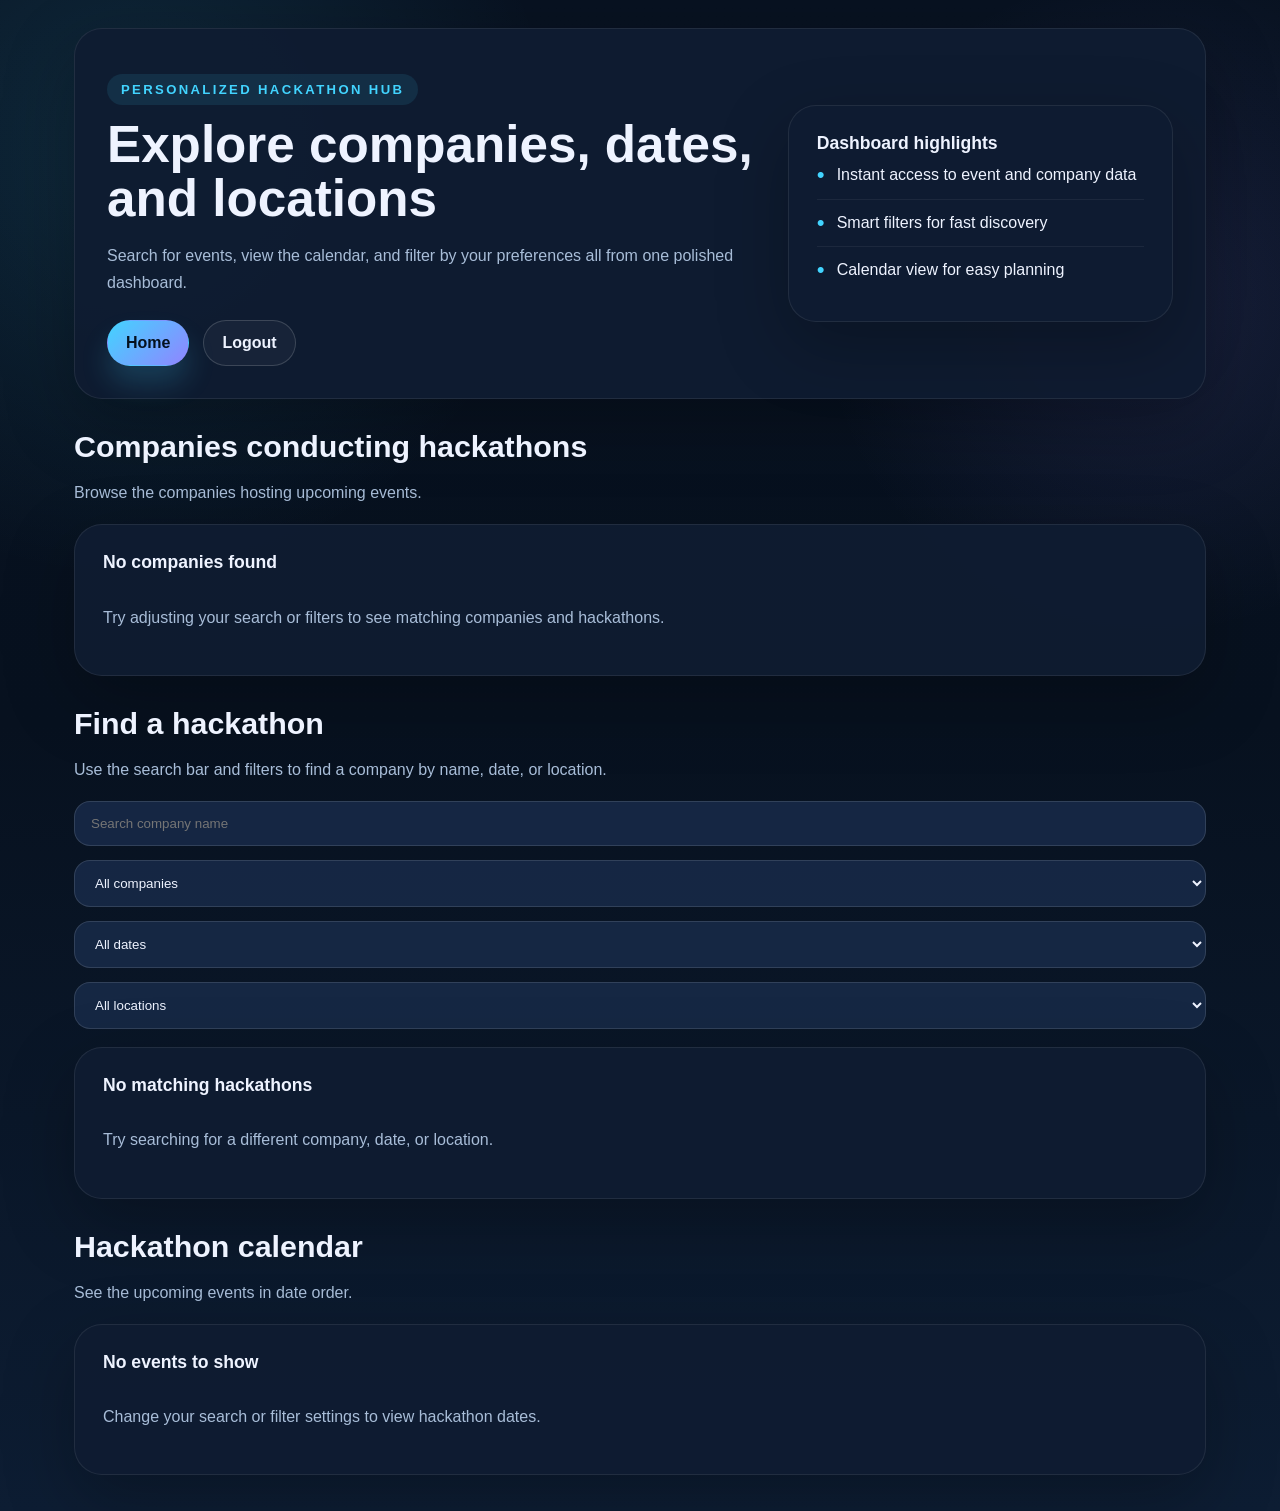
==== templates/dashboard.html @ a7841ad4 "First commit - Hackathon project" ====
<!DOCTYPE html>
<html lang="en">
  <head>
    <meta charset="UTF-8" />
    <meta name="viewport" content="width=device-width, initial-scale=1.0" />
    <title>Dashboard | Hackathon Tracker</title>
    <link rel="stylesheet" href="/static/styles.css" />
  </head>
  <body>
    <div class="page-shell">
      <header class="hero compact-hero" style="padding: 32px;">
        <div>
          <p class="eyebrow">Personalized hackathon hub</p>
          <h1>Explore companies, dates, and locations</h1>
          <p class="hero-text">Search for events, view the calendar, and filter by your preferences all from one polished dashboard.</p>
          <div class="hero-actions">
            <a class="btn primary" href="/">Home</a>
            <a class="btn secondary" href="/login">Logout</a>
          </div>
        </div>
        <div class="hero-card">
          <h3>Dashboard highlights</h3>
          <ul>
            <li>Instant access to event and company data</li>
            <li>Smart filters for fast discovery</li>
            <li>Calendar view for easy planning</li>
          </ul>
        </div>
      </header>

      <main>
        <section class="section">
          <div class="section-heading">
            <h2>Companies conducting hackathons</h2>
            <p>Browse the companies hosting upcoming events.</p>
          </div>
          <div class="card-grid" id="companyGrid"></div>
        </section>

        <section class="section">
          <div class="section-heading">
            <h2>Find a hackathon</h2>
            <p>Use the search bar and filters to find a company by name, date, or location.</p>
          </div>
          <div class="toolbar">
            <input id="companySearch" type="text" placeholder="Search company name" />
            <select id="companyFilter">
              <option value="all">All companies</option>
            </select>
            <select id="dateFilter">
              <option value="all">All dates</option>
            </select>
            <select id="locationFilter">
              <option value="all">All locations</option>
            </select>
          </div>
          <div class="card-grid" id="hackathonGrid"></div>
        </section>

        <section class="section">
          <div class="section-heading">
            <h2>Hackathon calendar</h2>
            <p>See the upcoming events in date order.</p>
          </div>
          <div class="calendar-grid" id="calendarGrid"></div>
        </section>
      </main>
    </div>
    <script src="/static/app.js"></script>
  </body>
</html>
---- static/styles.css ----
:root {
  color-scheme: dark;
  --bg: #06111f;
  --bg-soft: #0f1e33;
  --panel: rgba(15, 28, 49, 0.94);
  --panel-2: rgba(18, 37, 65, 0.92);
  --text: #eef3ff;
  --muted: #a8bdd8;
  --accent: #42d4ff;
  --accent-2: #9184ff;
  --border: rgba(255, 255, 255, 0.08);
  --shadow: 0 24px 70px rgba(0, 0, 0, 0.25);
}

* {
  box-sizing: border-box;
}

html, body {
  min-height: 100%;
}

body {
  margin: 0;
  font-family: "Inter", "Segoe UI", Tahoma, Geneva, Verdana, sans-serif;
  color: var(--text);
  background: radial-gradient(circle at 10% 10%, rgba(66, 212, 255, 0.12), transparent 24%),
    radial-gradient(circle at 90% 20%, rgba(145, 132, 255, 0.12), transparent 20%),
    linear-gradient(180deg, #081221 0%, #07111f 48%, #0d1d33 100%);
}

.page-shell {
  max-width: 1180px;
  margin: 0 auto;
  padding: 28px 24px 36px;
}

.hero, .panel, .hero-card, .form-panel, .card, .step-panel {
  background: var(--panel);
  border: 1px solid var(--border);
  border-radius: 28px;
  box-shadow: var(--shadow);
}

.hero {
  display: grid;
  grid-template-columns: minmax(0, 1.7fr) minmax(280px, 1fr);
  gap: 26px;
  align-items: center;
  padding: 32px;
}

.eyebrow {
  display: inline-flex;
  align-items: center;
  gap: 10px;
  padding: 8px 14px;
  border-radius: 999px;
  background: rgba(66, 212, 255, 0.1);
  color: var(--accent);
  font-size: 0.82rem;
  font-weight: 700;
  letter-spacing: 0.18em;
  text-transform: uppercase;
}

h1, h2, h3 {
  margin: 0;
  line-height: 1.05;
}

h1 {
  font-size: clamp(2.4rem, 4vw, 3.5rem);
}

h2 {
  font-size: 1.9rem;
}

h3 {
  font-size: 1.1rem;
}

.hero-text, .section-heading p, .card p, .panel li, .panel p, .form-panel p, .auth-message {
  color: var(--muted);
  line-height: 1.7;
}

.hero-actions, .nav-links, .button-group {
  display: flex;
  flex-wrap: wrap;
  gap: 14px;
  margin-top: 24px;
}

.btn {
  display: inline-flex;
  align-items: center;
  justify-content: center;
  text-decoration: none;
  padding: 13px 18px;
  border-radius: 999px;
  font-weight: 700;
  border: 1px solid transparent;
  transition: transform 0.18s ease, box-shadow 0.18s ease, background 0.18s ease;
  cursor: pointer;
}

.btn:hover {
  transform: translateY(-1px);
}

.btn.primary {
  background: linear-gradient(135deg, var(--accent), var(--accent-2));
  color: #04111f;
  box-shadow: 0 18px 28px rgba(66, 212, 255, 0.18);
}

.btn.secondary {
  background: rgba(255, 255, 255, 0.04);
  color: var(--text);
  border-color: rgba(255, 255, 255, 0.16);
}

.btn.small {
  padding: 10px 16px;
  font-size: 0.94rem;
}

.hero-card, .panel, .form-panel, .card, .step-panel {
  padding: 28px;
}

.hero-card ul, .hero-card li {
  margin: 0;
  padding: 0;
  list-style: none;
}

.hero-card li {
  display: flex;
  align-items: center;
  gap: 12px;
  padding: 12px 0;
  border-bottom: 1px solid rgba(255, 255, 255, 0.06);
}

.hero-card li:last-child {
  border-bottom: none;
}

.hero-card li::before {
  content: "•";
  color: var(--accent);
  font-size: 1.4rem;
  line-height: 1;
}

.section {
  margin-top: 32px;
}

.section-heading {
  margin-bottom: 18px;
}

.section-heading h1,
.section-heading h2 {
  margin-bottom: 12px;
}

.feature-grid {
  display: grid;
  gap: 16px;
  grid-template-columns: repeat(auto-fit, minmax(220px, 1fr));
}

.feature-card {
  padding: 22px;
  border-radius: 22px;
  background: rgba(255, 255, 255, 0.04);
  border: 1px solid rgba(255, 255, 255, 0.06);
}

.feature-card h3 {
  margin-bottom: 10px;
}

.auth-grid, .card-grid, .calendar-grid {
  display: grid;
  gap: 18px;
  grid-template-columns: repeat(auto-fit, minmax(260px, 1fr));
}

.auth-form {
  display: grid;
  gap: 16px;
}

.toolbar {
  display: flex;
  flex-wrap: wrap;
  gap: 14px;
  justify-content: space-between;
  margin-bottom: 18px;
}

.toolbar input, .toolbar select, form input, form textarea {
  width: 100%;
  min-width: 220px;
  border: 1px solid rgba(255, 255, 255, 0.12);
  border-radius: 16px;
  padding: 14px 16px;
  background: rgba(24, 42, 72, 0.9);
  color: var(--text);
}

form input::placeholder,
form textarea::placeholder {
  color: rgba(255, 255, 255, 0.55);
}

.card {
  display: flex;
  flex-direction: column;
  gap: 16px;
}

.card p, .card .meta, .panel li, .panel p {
  color: var(--muted);
}

.card .meta {
  display: flex;
  flex-wrap: wrap;
  gap: 10px;
  align-items: center;
}

.card .tag {
  background: rgba(145, 132, 255, 0.16);
  color: #dee1ff;
  border-radius: 999px;
  padding: 6px 12px;
  font-size: 0.82rem;
  font-weight: 700;
}

.notification-panel {
  background: rgba(255, 255, 255, 0.05);
  border: 1px solid rgba(255, 255, 255, 0.08);
  border-radius: 24px;
  padding: 22px;
  margin-bottom: 18px;
}

.notification-header {
  display: flex;
  justify-content: space-between;
  align-items: center;
  gap: 16px;
  margin-bottom: 18px;
}

.notification-header h2 {
  margin: 0;
  font-size: 1.15rem;
}

.notification-header p {
  margin: 8px 0 0;
  color: var(--muted);
}

.notification-list {
  display: grid;
  gap: 12px;
}

.notification-item {
  display: flex;
  justify-content: space-between;
  align-items: center;
  padding: 14px 16px;
  border-radius: 18px;
  background: rgba(66, 212, 255, 0.06);
  color: var(--text);
}

.notification-item strong {
  font-weight: 700;
}

.event-list {
  display: grid;
  gap: 14px;
  margin-top: 12px;
}

.event-row {
  display: grid;
  gap: 12px;
  grid-template-columns: 1.8fr 1fr 1fr 1fr 1fr;
  align-items: center;
  padding: 12px 0;
  border-bottom: 1px solid rgba(255, 255, 255, 0.08);
}

.event-row:last-child {
  border-bottom: none;
}

.event-name {
  font-weight: 700;
  color: var(--text);
}

.event-details {
  color: var(--muted);
  font-size: 0.95rem;
}

.calendar-day {
  background: rgba(255, 255, 255, 0.03);
  border: 1px solid rgba(255, 255, 255, 0.08);
  border-radius: 28px;
  padding: 18px;
}

.calendar-day-header {
  display: flex;
  justify-content: space-between;
  align-items: center;
  gap: 16px;
  margin-bottom: 16px;
}

.calendar-day-header h3 {
  margin: 0;
  font-size: 1.2rem;
}

.calendar-day-cards {
  display: grid;
  gap: 14px;
}

.calendar-card {
  padding: 18px;
}

.panel ul {
  list-style: none;
  padding-left: 0;
  margin: 0;
}

.panel li {
  margin-bottom: 12px;
}

.auth-message {
  padding: 16px 18px;
  border-radius: 18px;
  background: rgba(66, 212, 255, 0.12);
}

.auth-error {
  margin-top: 12px;
  padding: 12px 14px;
  border-radius: 16px;
  background: rgba(255, 70, 70, 0.12);
  color: #ffb3b3;
  font-weight: 600;
}

.step-pill {
  display: inline-flex;
  align-items: center;
  gap: 8px;
  padding: 10px 16px;
  border-radius: 999px;
  background: rgba(255, 255, 255, 0.06);
  color: var(--muted);
  font-size: 0.95rem;
}

.step-pill.active {
  background: rgba(66, 212, 255, 0.18);
  color: var(--text);
}

.step-pill.done {
  color: var(--accent);
}

.locked {
  border-style: dashed;
}

.nav-links {
  justify-content: flex-end;
  gap: 12px;
}

.switch-link {
  color: var(--muted);
  font-size: 0.95rem;
}

.switch-link a {
  color: var(--accent);
  text-decoration: none;
}

.switch-link a:hover {
  text-decoration: underline;
}

@media (max-width: 960px) {
  .hero {
    grid-template-columns: 1fr;
  }
  .nav-links {
    justify-content: center;
  }
}

@media (max-width: 640px) {
  .hero {
    padding: 24px 18px;
  }
  .hero-card, .panel, .form-panel, .card {
    padding: 22px;
  }
}
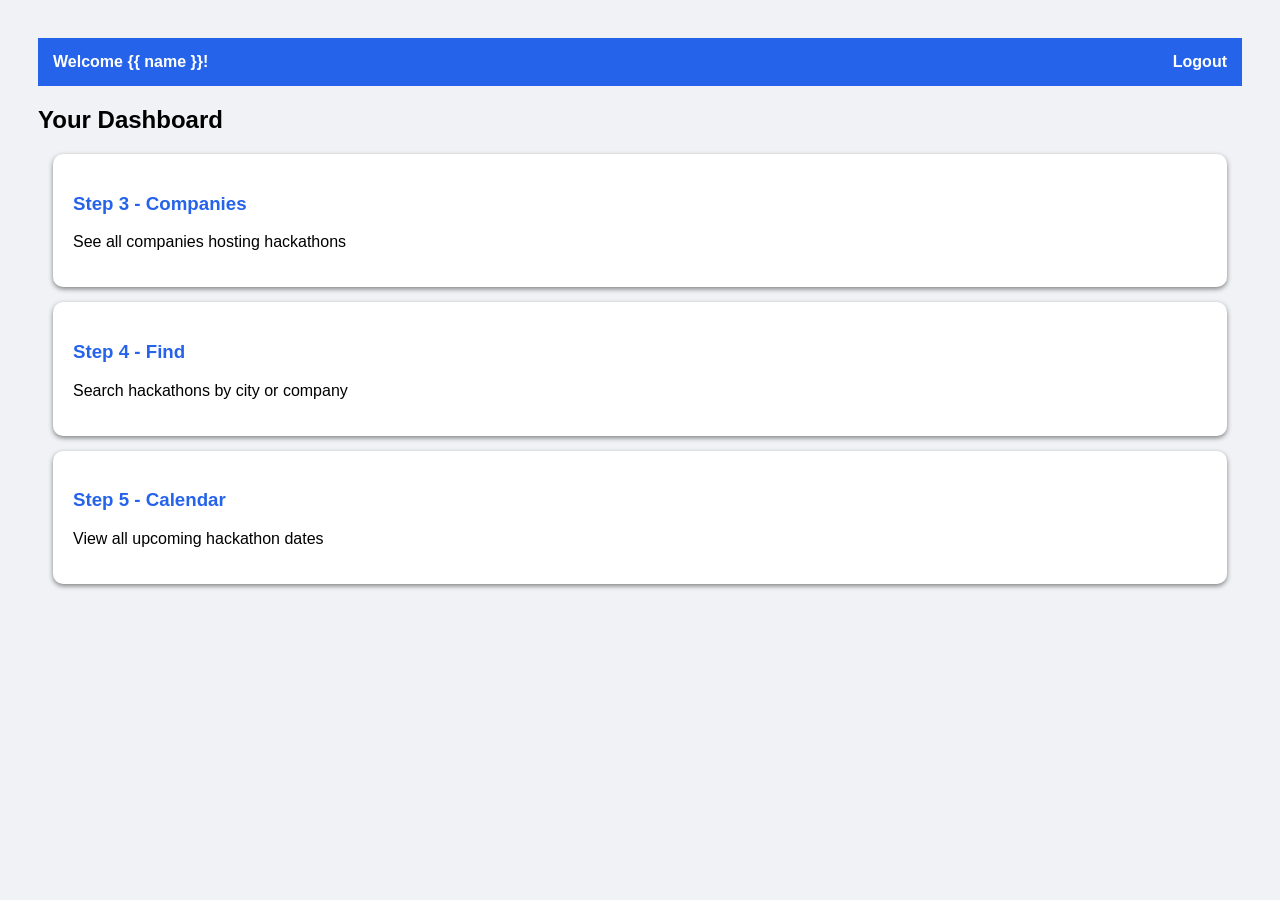
==== commit 09eb855f: "Redesign dashboard layout and navigation" ====
--- a/templates/dashboard.html
+++ b/templates/dashboard.html
@@ -1,71 +1,21 @@
 <!DOCTYPE html>
-<html lang="en">
-  <head>
-    <meta charset="UTF-8" />
-    <meta name="viewport" content="width=device-width, initial-scale=1.0" />
-    <title>Dashboard | Hackathon Tracker</title>
-    <link rel="stylesheet" href="/static/styles.css" />
-  </head>
-  <body>
-    <div class="page-shell">
-      <header class="hero compact-hero" style="padding: 32px;">
-        <div>
-          <p class="eyebrow">Personalized hackathon hub</p>
-          <h1>Explore companies, dates, and locations</h1>
-          <p class="hero-text">Search for events, view the calendar, and filter by your preferences all from one polished dashboard.</p>
-          <div class="hero-actions">
-            <a class="btn primary" href="/">Home</a>
-            <a class="btn secondary" href="/login">Logout</a>
-          </div>
-        </div>
-        <div class="hero-card">
-          <h3>Dashboard highlights</h3>
-          <ul>
-            <li>Instant access to event and company data</li>
-            <li>Smart filters for fast discovery</li>
-            <li>Calendar view for easy planning</li>
-          </ul>
-        </div>
-      </header>
-
-      <main>
-        <section class="section">
-          <div class="section-heading">
-            <h2>Companies conducting hackathons</h2>
-            <p>Browse the companies hosting upcoming events.</p>
-          </div>
-          <div class="card-grid" id="companyGrid"></div>
-        </section>
-
-        <section class="section">
-          <div class="section-heading">
-            <h2>Find a hackathon</h2>
-            <p>Use the search bar and filters to find a company by name, date, or location.</p>
-          </div>
-          <div class="toolbar">
-            <input id="companySearch" type="text" placeholder="Search company name" />
-            <select id="companyFilter">
-              <option value="all">All companies</option>
-            </select>
-            <select id="dateFilter">
-              <option value="all">All dates</option>
-            </select>
-            <select id="locationFilter">
-              <option value="all">All locations</option>
-            </select>
-          </div>
-          <div class="card-grid" id="hackathonGrid"></div>
-        </section>
-
-        <section class="section">
-          <div class="section-heading">
-            <h2>Hackathon calendar</h2>
-            <p>See the upcoming events in date order.</p>
-          </div>
-          <div class="calendar-grid" id="calendarGrid"></div>
-        </section>
-      </main>
-    </div>
-    <script src="/static/app.js"></script>
-  </body>
+<html>
+<head><title>Dashboard</title>
+<style>
+body{font-family:Arial;padding:30px;background:#f0f2f5}
+.navbar{background:#2563eb;padding:15px;color:white;display:flex;justify-content:space-between}
+.card{background:white;padding:20px;margin:15px;border-radius:10px;box-shadow:0 2px 5px gray}
+a{text-decoration:none;color:#2563eb;font-weight:bold}
+</style>
+</head>
+<body>
+<div class="navbar">
+    <b>Welcome {{ name }}!</b>
+    <a href="/logout" style="color:white">Logout</a>
+</div>
+<h2>Your Dashboard</h2>
+<div class="card"><h3><a href="/step3">Step 3 - Companies </a></h3><p>See all companies hosting hackathons</p></div>
+<div class="card"><h3><a href="/step4">Step 4 - Find </a></h3><p>Search hackathons by city or company</p></div>
+<div class="card"><h3><a href="/step5">Step 5 - Calendar </a></h3><p>View all upcoming hackathon dates</p></div>
+</body>
 </html>
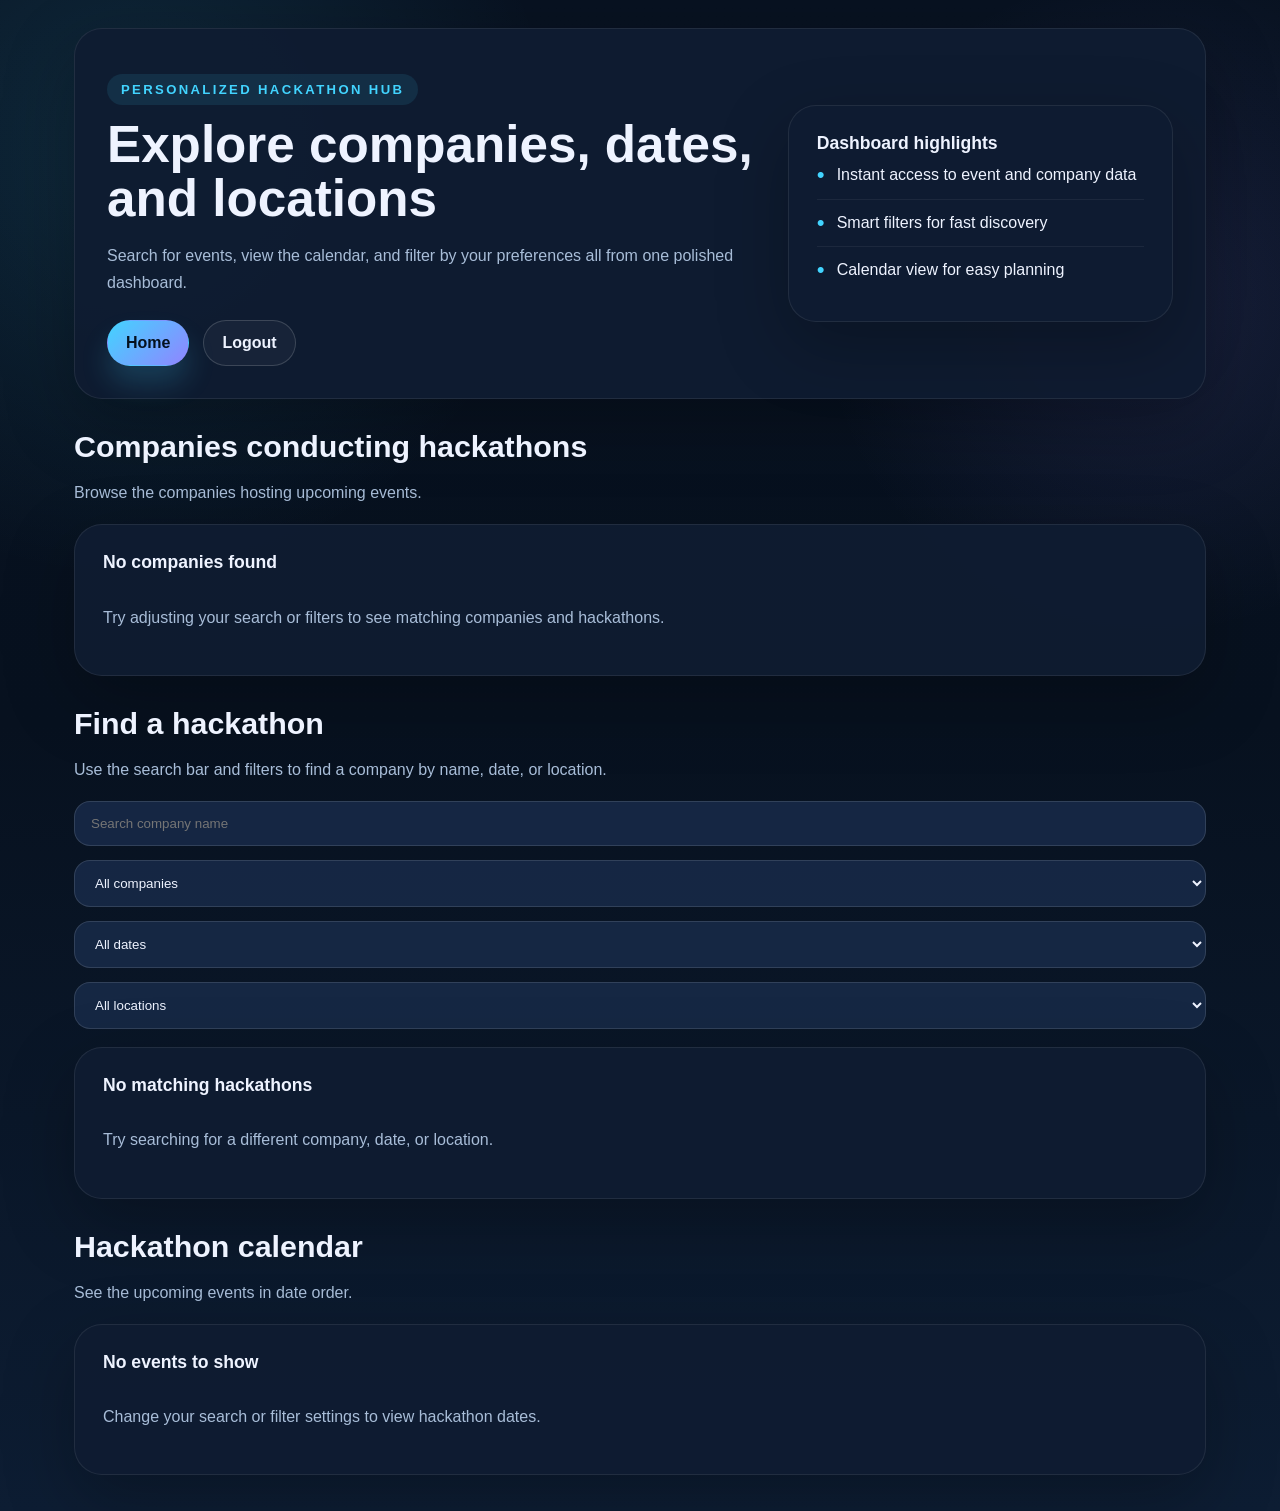
==== commit 69ec963e: "Redesign dashboard layout and improve user interface The dashboard layout has been completely redesi" ====
--- a/templates/dashboard.html
+++ b/templates/dashboard.html
@@ -1,21 +1,71 @@
 <!DOCTYPE html>
-<html>
-<head><title>Dashboard</title>
-<style>
-body{font-family:Arial;padding:30px;background:#f0f2f5}
-.navbar{background:#2563eb;padding:15px;color:white;display:flex;justify-content:space-between}
-.card{background:white;padding:20px;margin:15px;border-radius:10px;box-shadow:0 2px 5px gray}
-a{text-decoration:none;color:#2563eb;font-weight:bold}
-</style>
-</head>
-<body>
-<div class="navbar">
-    <b>Welcome {{ name }}!</b>
-    <a href="/logout" style="color:white">Logout</a>
-</div>
-<h2>Your Dashboard</h2>
-<div class="card"><h3><a href="/step3">Step 3 - Companies </a></h3><p>See all companies hosting hackathons</p></div>
-<div class="card"><h3><a href="/step4">Step 4 - Find </a></h3><p>Search hackathons by city or company</p></div>
-<div class="card"><h3><a href="/step5">Step 5 - Calendar </a></h3><p>View all upcoming hackathon dates</p></div>
-</body>
+<html lang="en">
+  <head>
+    <meta charset="UTF-8" />
+    <meta name="viewport" content="width=device-width, initial-scale=1.0" />
+    <title>Dashboard | Hackathon Tracker</title>
+    <link rel="stylesheet" href="/static/styles.css" />
+  </head>
+  <body>
+    <div class="page-shell">
+      <header class="hero compact-hero" style="padding: 32px;">
+        <div>
+          <p class="eyebrow">Personalized hackathon hub</p>
+          <h1>Explore companies, dates, and locations</h1>
+          <p class="hero-text">Search for events, view the calendar, and filter by your preferences all from one polished dashboard.</p>
+          <div class="hero-actions">
+            <a class="btn primary" href="/">Home</a>
+            <a class="btn secondary" href="/login">Logout</a>
+          </div>
+        </div>
+        <div class="hero-card">
+          <h3>Dashboard highlights</h3>
+          <ul>
+            <li>Instant access to event and company data</li>
+            <li>Smart filters for fast discovery</li>
+            <li>Calendar view for easy planning</li>
+          </ul>
+        </div>
+      </header>
+
+      <main>
+        <section class="section">
+          <div class="section-heading">
+            <h2>Companies conducting hackathons</h2>
+            <p>Browse the companies hosting upcoming events.</p>
+          </div>
+          <div class="card-grid" id="companyGrid"></div>
+        </section>
+
+        <section class="section">
+          <div class="section-heading">
+            <h2>Find a hackathon</h2>
+            <p>Use the search bar and filters to find a company by name, date, or location.</p>
+          </div>
+          <div class="toolbar">
+            <input id="companySearch" type="text" placeholder="Search company name" />
+            <select id="companyFilter">
+              <option value="all">All companies</option>
+            </select>
+            <select id="dateFilter">
+              <option value="all">All dates</option>
+            </select>
+            <select id="locationFilter">
+              <option value="all">All locations</option>
+            </select>
+          </div>
+          <div class="card-grid" id="hackathonGrid"></div>
+        </section>
+
+        <section class="section">
+          <div class="section-heading">
+            <h2>Hackathon calendar</h2>
+            <p>See the upcoming events in date order.</p>
+          </div>
+          <div class="calendar-grid" id="calendarGrid"></div>
+        </section>
+      </main>
+    </div>
+    <script src="/static/app.js"></script>
+  </body>
 </html>
--- a/static/styles.css
+++ b/static/styles.css
@@ -0,0 +1,436 @@
+:root {
+  color-scheme: dark;
+  --bg: #06111f;
+  --bg-soft: #0f1e33;
+  --panel: rgba(15, 28, 49, 0.94);
+  --panel-2: rgba(18, 37, 65, 0.92);
+  --text: #eef3ff;
+  --muted: #a8bdd8;
+  --accent: #42d4ff;
+  --accent-2: #9184ff;
+  --border: rgba(255, 255, 255, 0.08);
+  --shadow: 0 24px 70px rgba(0, 0, 0, 0.25);
+}
+
+* {
+  box-sizing: border-box;
+}
+
+html, body {
+  min-height: 100%;
+}
+
+body {
+  margin: 0;
+  font-family: "Inter", "Segoe UI", Tahoma, Geneva, Verdana, sans-serif;
+  color: var(--text);
+  background: radial-gradient(circle at 10% 10%, rgba(66, 212, 255, 0.12), transparent 24%),
+    radial-gradient(circle at 90% 20%, rgba(145, 132, 255, 0.12), transparent 20%),
+    linear-gradient(180deg, #081221 0%, #07111f 48%, #0d1d33 100%);
+}
+
+.page-shell {
+  max-width: 1180px;
+  margin: 0 auto;
+  padding: 28px 24px 36px;
+}
+
+.hero, .panel, .hero-card, .form-panel, .card, .step-panel {
+  background: var(--panel);
+  border: 1px solid var(--border);
+  border-radius: 28px;
+  box-shadow: var(--shadow);
+}
+
+.hero {
+  display: grid;
+  grid-template-columns: minmax(0, 1.7fr) minmax(280px, 1fr);
+  gap: 26px;
+  align-items: center;
+  padding: 32px;
+}
+
+.eyebrow {
+  display: inline-flex;
+  align-items: center;
+  gap: 10px;
+  padding: 8px 14px;
+  border-radius: 999px;
+  background: rgba(66, 212, 255, 0.1);
+  color: var(--accent);
+  font-size: 0.82rem;
+  font-weight: 700;
+  letter-spacing: 0.18em;
+  text-transform: uppercase;
+}
+
+h1, h2, h3 {
+  margin: 0;
+  line-height: 1.05;
+}
+
+h1 {
+  font-size: clamp(2.4rem, 4vw, 3.5rem);
+}
+
+h2 {
+  font-size: 1.9rem;
+}
+
+h3 {
+  font-size: 1.1rem;
+}
+
+.hero-text, .section-heading p, .card p, .panel li, .panel p, .form-panel p, .auth-message {
+  color: var(--muted);
+  line-height: 1.7;
+}
+
+.hero-actions, .nav-links, .button-group {
+  display: flex;
+  flex-wrap: wrap;
+  gap: 14px;
+  margin-top: 24px;
+}
+
+.btn {
+  display: inline-flex;
+  align-items: center;
+  justify-content: center;
+  text-decoration: none;
+  padding: 13px 18px;
+  border-radius: 999px;
+  font-weight: 700;
+  border: 1px solid transparent;
+  transition: transform 0.18s ease, box-shadow 0.18s ease, background 0.18s ease;
+  cursor: pointer;
+}
+
+.btn:hover {
+  transform: translateY(-1px);
+}
+
+.btn.primary {
+  background: linear-gradient(135deg, var(--accent), var(--accent-2));
+  color: #04111f;
+  box-shadow: 0 18px 28px rgba(66, 212, 255, 0.18);
+}
+
+.btn.secondary {
+  background: rgba(255, 255, 255, 0.04);
+  color: var(--text);
+  border-color: rgba(255, 255, 255, 0.16);
+}
+
+.btn.small {
+  padding: 10px 16px;
+  font-size: 0.94rem;
+}
+
+.hero-card, .panel, .form-panel, .card, .step-panel {
+  padding: 28px;
+}
+
+.hero-card ul, .hero-card li {
+  margin: 0;
+  padding: 0;
+  list-style: none;
+}
+
+.hero-card li {
+  display: flex;
+  align-items: center;
+  gap: 12px;
+  padding: 12px 0;
+  border-bottom: 1px solid rgba(255, 255, 255, 0.06);
+}
+
+.hero-card li:last-child {
+  border-bottom: none;
+}
+
+.hero-card li::before {
+  content: "•";
+  color: var(--accent);
+  font-size: 1.4rem;
+  line-height: 1;
+}
+
+.section {
+  margin-top: 32px;
+}
+
+.section-heading {
+  margin-bottom: 18px;
+}
+
+.section-heading h1,
+.section-heading h2 {
+  margin-bottom: 12px;
+}
+
+.feature-grid {
+  display: grid;
+  gap: 16px;
+  grid-template-columns: repeat(auto-fit, minmax(220px, 1fr));
+}
+
+.feature-card {
+  padding: 22px;
+  border-radius: 22px;
+  background: rgba(255, 255, 255, 0.04);
+  border: 1px solid rgba(255, 255, 255, 0.06);
+}
+
+.feature-card h3 {
+  margin-bottom: 10px;
+}
+
+.auth-grid, .card-grid, .calendar-grid {
+  display: grid;
+  gap: 18px;
+  grid-template-columns: repeat(auto-fit, minmax(260px, 1fr));
+}
+
+.auth-form {
+  display: grid;
+  gap: 16px;
+}
+
+.toolbar {
+  display: flex;
+  flex-wrap: wrap;
+  gap: 14px;
+  justify-content: space-between;
+  margin-bottom: 18px;
+}
+
+.toolbar input, .toolbar select, form input, form textarea {
+  width: 100%;
+  min-width: 220px;
+  border: 1px solid rgba(255, 255, 255, 0.12);
+  border-radius: 16px;
+  padding: 14px 16px;
+  background: rgba(24, 42, 72, 0.9);
+  color: var(--text);
+}
+
+form input::placeholder,
+form textarea::placeholder {
+  color: rgba(255, 255, 255, 0.55);
+}
+
+.card {
+  display: flex;
+  flex-direction: column;
+  gap: 16px;
+}
+
+.card p, .card .meta, .panel li, .panel p {
+  color: var(--muted);
+}
+
+.card .meta {
+  display: flex;
+  flex-wrap: wrap;
+  gap: 10px;
+  align-items: center;
+}
+
+.card .tag {
+  background: rgba(145, 132, 255, 0.16);
+  color: #dee1ff;
+  border-radius: 999px;
+  padding: 6px 12px;
+  font-size: 0.82rem;
+  font-weight: 700;
+}
+
+.notification-panel {
+  background: rgba(255, 255, 255, 0.05);
+  border: 1px solid rgba(255, 255, 255, 0.08);
+  border-radius: 24px;
+  padding: 22px;
+  margin-bottom: 18px;
+}
+
+.notification-header {
+  display: flex;
+  justify-content: space-between;
+  align-items: center;
+  gap: 16px;
+  margin-bottom: 18px;
+}
+
+.notification-header h2 {
+  margin: 0;
+  font-size: 1.15rem;
+}
+
+.notification-header p {
+  margin: 8px 0 0;
+  color: var(--muted);
+}
+
+.notification-list {
+  display: grid;
+  gap: 12px;
+}
+
+.notification-item {
+  display: flex;
+  justify-content: space-between;
+  align-items: center;
+  padding: 14px 16px;
+  border-radius: 18px;
+  background: rgba(66, 212, 255, 0.06);
+  color: var(--text);
+}
+
+.notification-item strong {
+  font-weight: 700;
+}
+
+.event-list {
+  display: grid;
+  gap: 14px;
+  margin-top: 12px;
+}
+
+.event-row {
+  display: grid;
+  gap: 12px;
+  grid-template-columns: 1.8fr 1fr 1fr 1fr 1fr;
+  align-items: center;
+  padding: 12px 0;
+  border-bottom: 1px solid rgba(255, 255, 255, 0.08);
+}
+
+.event-row:last-child {
+  border-bottom: none;
+}
+
+.event-name {
+  font-weight: 700;
+  color: var(--text);
+}
+
+.event-details {
+  color: var(--muted);
+  font-size: 0.95rem;
+}
+
+.calendar-day {
+  background: rgba(255, 255, 255, 0.03);
+  border: 1px solid rgba(255, 255, 255, 0.08);
+  border-radius: 28px;
+  padding: 18px;
+}
+
+.calendar-day-header {
+  display: flex;
+  justify-content: space-between;
+  align-items: center;
+  gap: 16px;
+  margin-bottom: 16px;
+}
+
+.calendar-day-header h3 {
+  margin: 0;
+  font-size: 1.2rem;
+}
+
+.calendar-day-cards {
+  display: grid;
+  gap: 14px;
+}
+
+.calendar-card {
+  padding: 18px;
+}
+
+.panel ul {
+  list-style: none;
+  padding-left: 0;
+  margin: 0;
+}
+
+.panel li {
+  margin-bottom: 12px;
+}
+
+.auth-message {
+  padding: 16px 18px;
+  border-radius: 18px;
+  background: rgba(66, 212, 255, 0.12);
+}
+
+.auth-error {
+  margin-top: 12px;
+  padding: 12px 14px;
+  border-radius: 16px;
+  background: rgba(255, 70, 70, 0.12);
+  color: #ffb3b3;
+  font-weight: 600;
+}
+
+.step-pill {
+  display: inline-flex;
+  align-items: center;
+  gap: 8px;
+  padding: 10px 16px;
+  border-radius: 999px;
+  background: rgba(255, 255, 255, 0.06);
+  color: var(--muted);
+  font-size: 0.95rem;
+}
+
+.step-pill.active {
+  background: rgba(66, 212, 255, 0.18);
+  color: var(--text);
+}
+
+.step-pill.done {
+  color: var(--accent);
+}
+
+.locked {
+  border-style: dashed;
+}
+
+.nav-links {
+  justify-content: flex-end;
+  gap: 12px;
+}
+
+.switch-link {
+  color: var(--muted);
+  font-size: 0.95rem;
+}
+
+.switch-link a {
+  color: var(--accent);
+  text-decoration: none;
+}
+
+.switch-link a:hover {
+  text-decoration: underline;
+}
+
+@media (max-width: 960px) {
+  .hero {
+    grid-template-columns: 1fr;
+  }
+  .nav-links {
+    justify-content: center;
+  }
+}
+
+@media (max-width: 640px) {
+  .hero {
+    padding: 24px 18px;
+  }
+  .hero-card, .panel, .form-panel, .card {
+    padding: 22px;
+  }
+}
